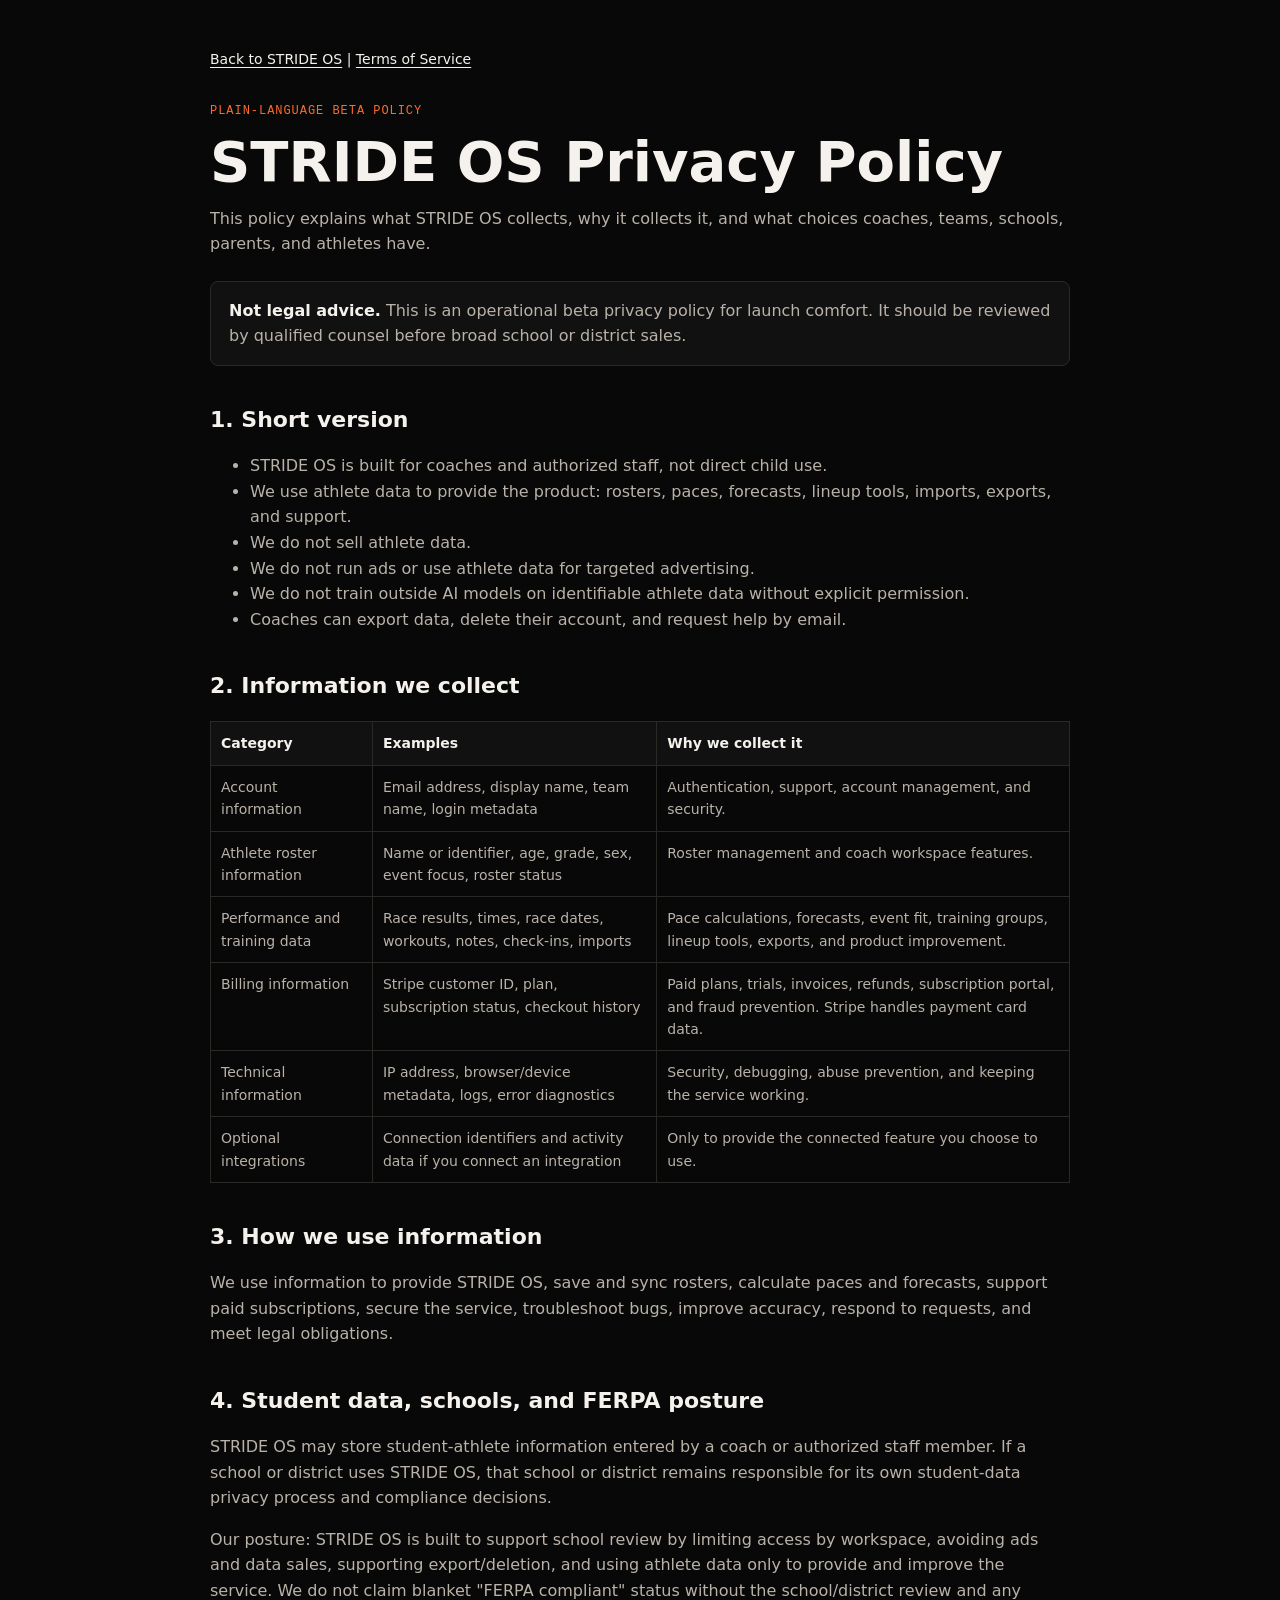
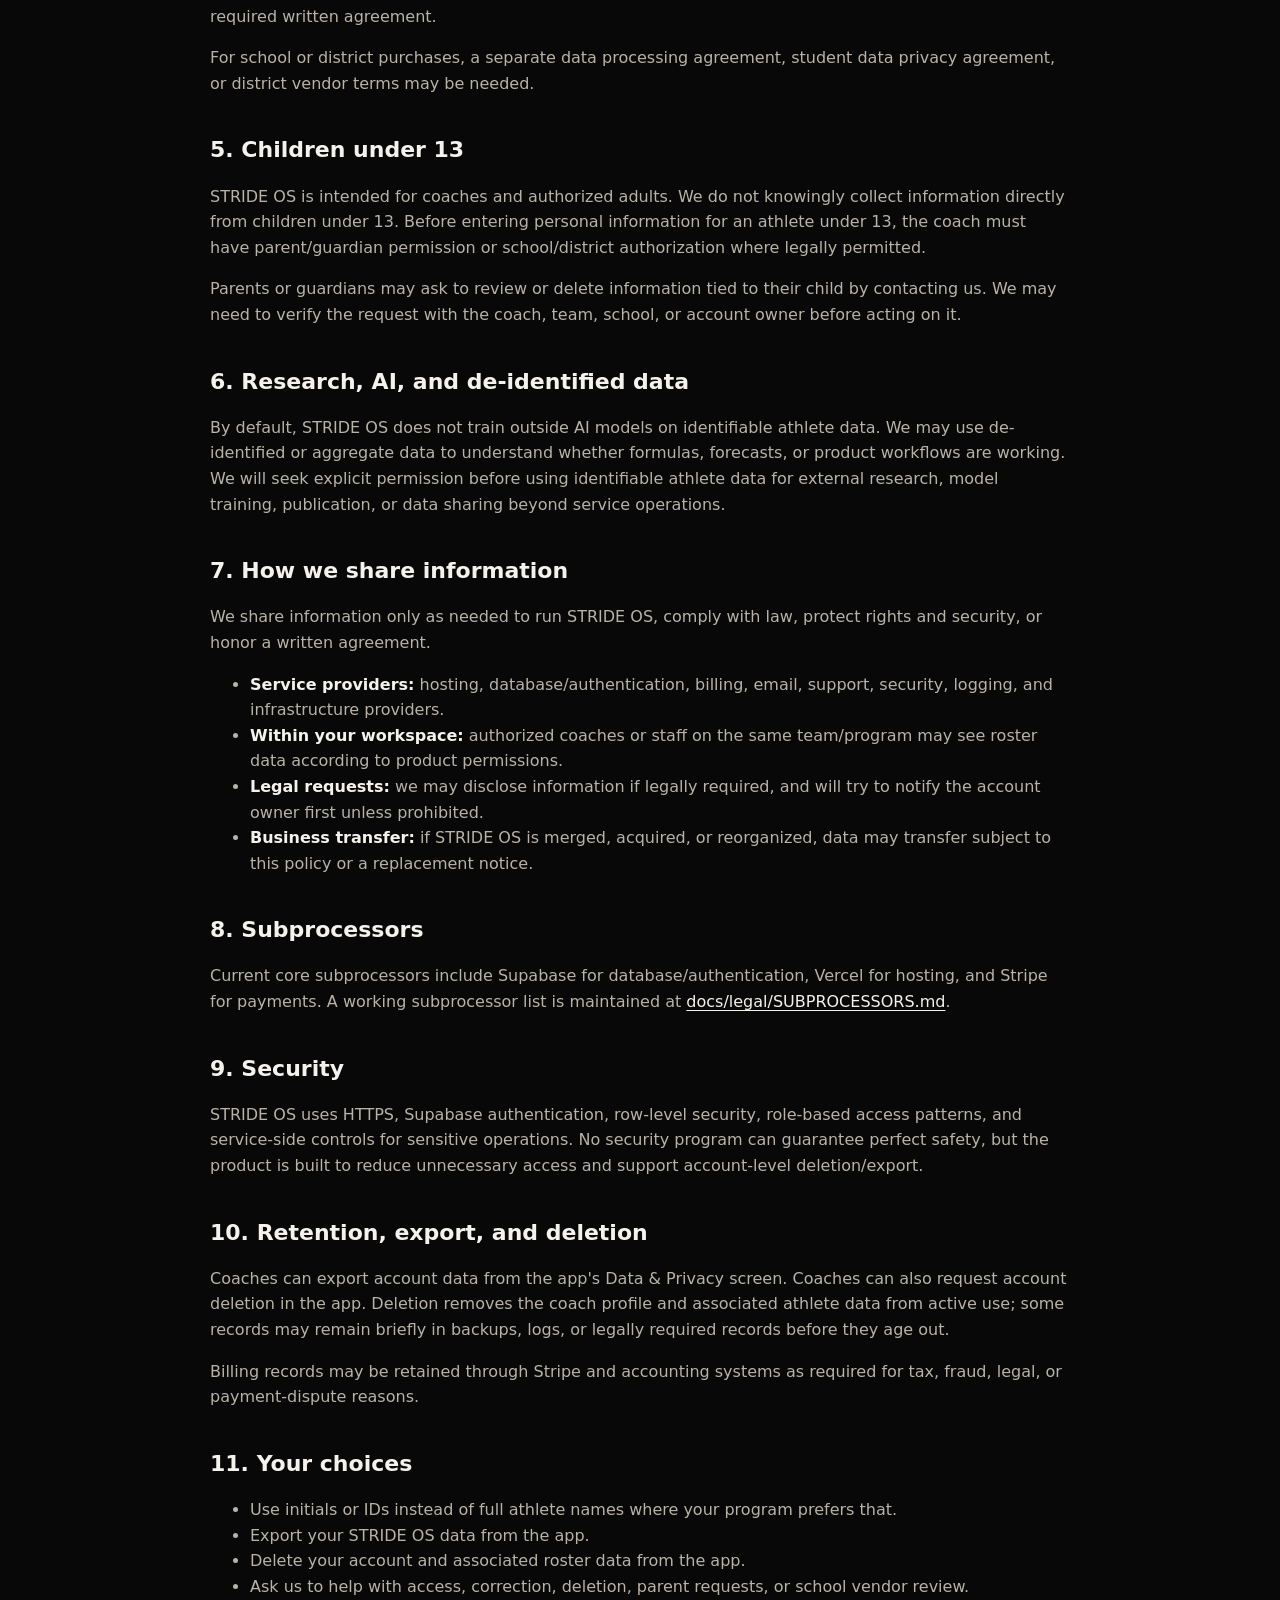
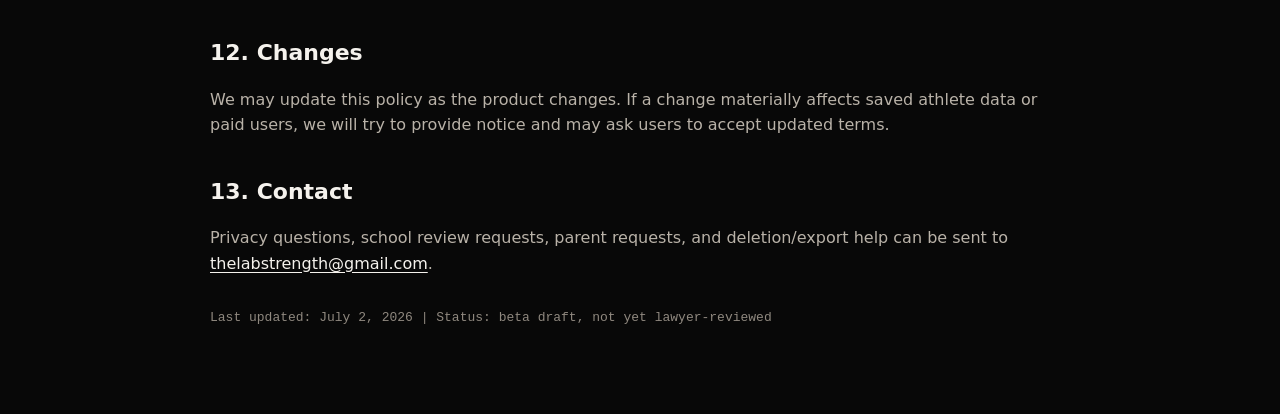
==== privacy.html @ 8f98426b "Add legal comfort packet" ====
<!doctype html>
<html lang="en">
<head>
  <meta charset="utf-8">
  <meta name="viewport" content="width=device-width, initial-scale=1">
  <title>STRIDE OS Privacy Policy</title>
  <meta name="description" content="Plain-language STRIDE OS Privacy Policy for coaches, teams, and schools.">
  <style>
    :root{color-scheme:dark;--bg:#080808;--panel:#111;--text:#f5f2ed;--muted:#b9b2a8;--line:#2b2926;--accent:#ff6a2a}
    *{box-sizing:border-box}
    body{margin:0;background:var(--bg);color:var(--text);font-family:Inter,system-ui,-apple-system,BlinkMacSystemFont,"Segoe UI",sans-serif;line-height:1.6}
    main{max-width:900px;margin:0 auto;padding:48px 20px 72px}
    nav{margin-bottom:32px;font-size:14px}
    a{color:var(--text);text-underline-offset:3px}
    h1{font-size:clamp(34px,6vw,56px);line-height:1;margin:0 0 10px}
    h2{font-size:22px;margin:36px 0 10px}
    h3{font-size:17px;margin:22px 0 6px}
    p,li{color:var(--muted)}
    strong{color:var(--text)}
    table{width:100%;border-collapse:collapse;margin:18px 0 8px;font-size:14px}
    th,td{border:1px solid var(--line);padding:10px;vertical-align:top;text-align:left;color:var(--muted)}
    th{color:var(--text);background:var(--panel)}
    .eyebrow{font-family:ui-monospace,SFMono-Regular,Menlo,monospace;color:var(--accent);text-transform:uppercase;letter-spacing:.08em;font-size:12px;margin:0 0 12px}
    .notice{border:1px solid var(--line);background:var(--panel);border-radius:8px;padding:16px 18px;margin:24px 0}
    .notice p{margin:0}
    .meta{font-family:ui-monospace,SFMono-Regular,Menlo,monospace;font-size:13px;color:#8f887f;margin-top:32px}
  </style>
</head>
<body>
<main>
  <nav><a href="/">Back to STRIDE OS</a> | <a href="/terms.html">Terms of Service</a></nav>
  <p class="eyebrow">Plain-language beta policy</p>
  <h1>STRIDE OS Privacy Policy</h1>
  <p>This policy explains what STRIDE OS collects, why it collects it, and what choices coaches, teams, schools, parents, and athletes have.</p>

  <div class="notice">
    <p><strong>Not legal advice.</strong> This is an operational beta privacy policy for launch comfort. It should be reviewed by qualified counsel before broad school or district sales.</p>
  </div>

  <h2>1. Short version</h2>
  <ul>
    <li>STRIDE OS is built for coaches and authorized staff, not direct child use.</li>
    <li>We use athlete data to provide the product: rosters, paces, forecasts, lineup tools, imports, exports, and support.</li>
    <li>We do not sell athlete data.</li>
    <li>We do not run ads or use athlete data for targeted advertising.</li>
    <li>We do not train outside AI models on identifiable athlete data without explicit permission.</li>
    <li>Coaches can export data, delete their account, and request help by email.</li>
  </ul>

  <h2>2. Information we collect</h2>
  <table>
    <thead><tr><th>Category</th><th>Examples</th><th>Why we collect it</th></tr></thead>
    <tbody>
      <tr><td>Account information</td><td>Email address, display name, team name, login metadata</td><td>Authentication, support, account management, and security.</td></tr>
      <tr><td>Athlete roster information</td><td>Name or identifier, age, grade, sex, event focus, roster status</td><td>Roster management and coach workspace features.</td></tr>
      <tr><td>Performance and training data</td><td>Race results, times, race dates, workouts, notes, check-ins, imports</td><td>Pace calculations, forecasts, event fit, training groups, lineup tools, exports, and product improvement.</td></tr>
      <tr><td>Billing information</td><td>Stripe customer ID, plan, subscription status, checkout history</td><td>Paid plans, trials, invoices, refunds, subscription portal, and fraud prevention. Stripe handles payment card data.</td></tr>
      <tr><td>Technical information</td><td>IP address, browser/device metadata, logs, error diagnostics</td><td>Security, debugging, abuse prevention, and keeping the service working.</td></tr>
      <tr><td>Optional integrations</td><td>Connection identifiers and activity data if you connect an integration</td><td>Only to provide the connected feature you choose to use.</td></tr>
    </tbody>
  </table>

  <h2>3. How we use information</h2>
  <p>We use information to provide STRIDE OS, save and sync rosters, calculate paces and forecasts, support paid subscriptions, secure the service, troubleshoot bugs, improve accuracy, respond to requests, and meet legal obligations.</p>

  <h2>4. Student data, schools, and FERPA posture</h2>
  <p>STRIDE OS may store student-athlete information entered by a coach or authorized staff member. If a school or district uses STRIDE OS, that school or district remains responsible for its own student-data privacy process and compliance decisions.</p>
  <p>Our posture: STRIDE OS is built to support school review by limiting access by workspace, avoiding ads and data sales, supporting export/deletion, and using athlete data only to provide and improve the service. We do not claim blanket "FERPA compliant" status without the school/district review and any required written agreement.</p>
  <p>For school or district purchases, a separate data processing agreement, student data privacy agreement, or district vendor terms may be needed.</p>

  <h2>5. Children under 13</h2>
  <p>STRIDE OS is intended for coaches and authorized adults. We do not knowingly collect information directly from children under 13. Before entering personal information for an athlete under 13, the coach must have parent/guardian permission or school/district authorization where legally permitted.</p>
  <p>Parents or guardians may ask to review or delete information tied to their child by contacting us. We may need to verify the request with the coach, team, school, or account owner before acting on it.</p>

  <h2>6. Research, AI, and de-identified data</h2>
  <p>By default, STRIDE OS does not train outside AI models on identifiable athlete data. We may use de-identified or aggregate data to understand whether formulas, forecasts, or product workflows are working. We will seek explicit permission before using identifiable athlete data for external research, model training, publication, or data sharing beyond service operations.</p>

  <h2>7. How we share information</h2>
  <p>We share information only as needed to run STRIDE OS, comply with law, protect rights and security, or honor a written agreement.</p>
  <ul>
    <li><strong>Service providers:</strong> hosting, database/authentication, billing, email, support, security, logging, and infrastructure providers.</li>
    <li><strong>Within your workspace:</strong> authorized coaches or staff on the same team/program may see roster data according to product permissions.</li>
    <li><strong>Legal requests:</strong> we may disclose information if legally required, and will try to notify the account owner first unless prohibited.</li>
    <li><strong>Business transfer:</strong> if STRIDE OS is merged, acquired, or reorganized, data may transfer subject to this policy or a replacement notice.</li>
  </ul>

  <h2>8. Subprocessors</h2>
  <p>Current core subprocessors include Supabase for database/authentication, Vercel for hosting, and Stripe for payments. A working subprocessor list is maintained at <a href="/docs/legal/SUBPROCESSORS.md">docs/legal/SUBPROCESSORS.md</a>.</p>

  <h2>9. Security</h2>
  <p>STRIDE OS uses HTTPS, Supabase authentication, row-level security, role-based access patterns, and service-side controls for sensitive operations. No security program can guarantee perfect safety, but the product is built to reduce unnecessary access and support account-level deletion/export.</p>

  <h2>10. Retention, export, and deletion</h2>
  <p>Coaches can export account data from the app's Data & Privacy screen. Coaches can also request account deletion in the app. Deletion removes the coach profile and associated athlete data from active use; some records may remain briefly in backups, logs, or legally required records before they age out.</p>
  <p>Billing records may be retained through Stripe and accounting systems as required for tax, fraud, legal, or payment-dispute reasons.</p>

  <h2>11. Your choices</h2>
  <ul>
    <li>Use initials or IDs instead of full athlete names where your program prefers that.</li>
    <li>Export your STRIDE OS data from the app.</li>
    <li>Delete your account and associated roster data from the app.</li>
    <li>Ask us to help with access, correction, deletion, parent requests, or school vendor review.</li>
  </ul>

  <h2>12. Changes</h2>
  <p>We may update this policy as the product changes. If a change materially affects saved athlete data or paid users, we will try to provide notice and may ask users to accept updated terms.</p>

  <h2>13. Contact</h2>
  <p>Privacy questions, school review requests, parent requests, and deletion/export help can be sent to <a href="mailto:thelabstrength@gmail.com">thelabstrength@gmail.com</a>.</p>

  <p class="meta">Last updated: July 2, 2026 | Status: beta draft, not yet lawyer-reviewed</p>
</main>
</body>
</html>
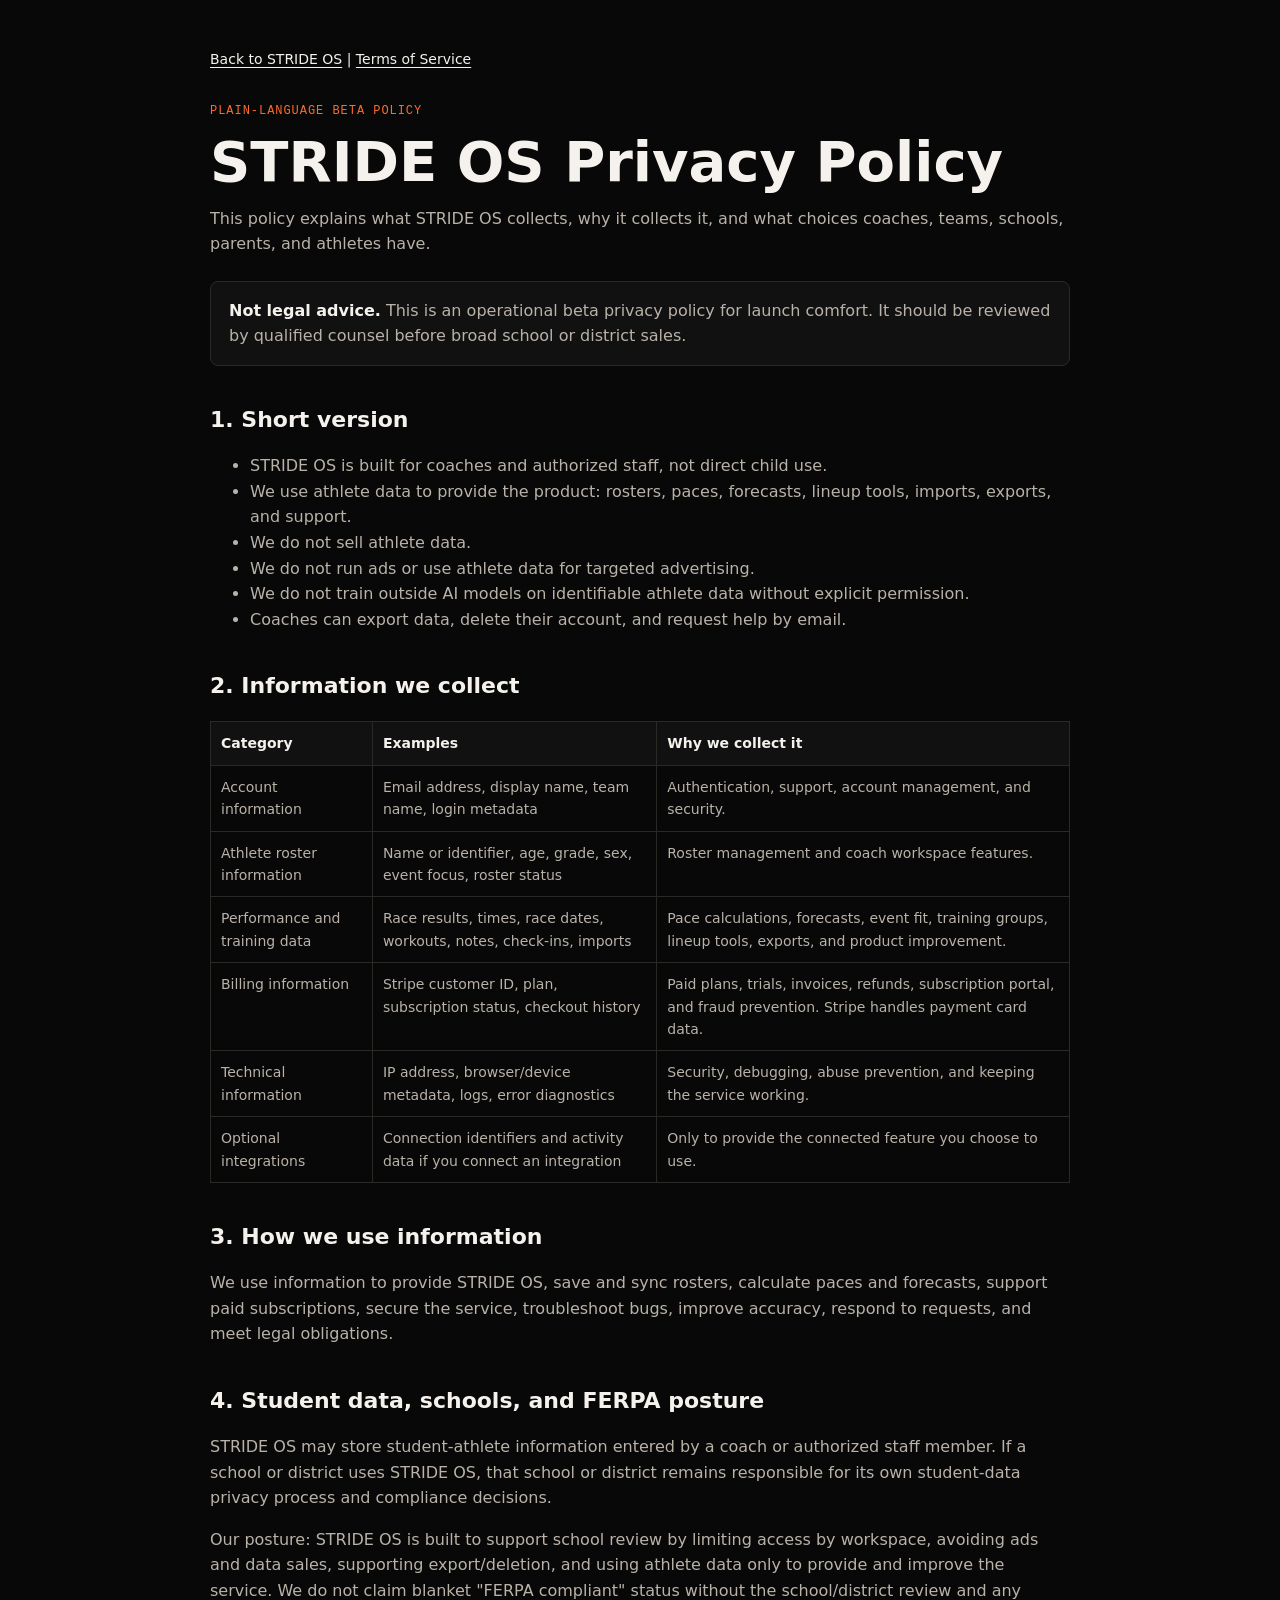
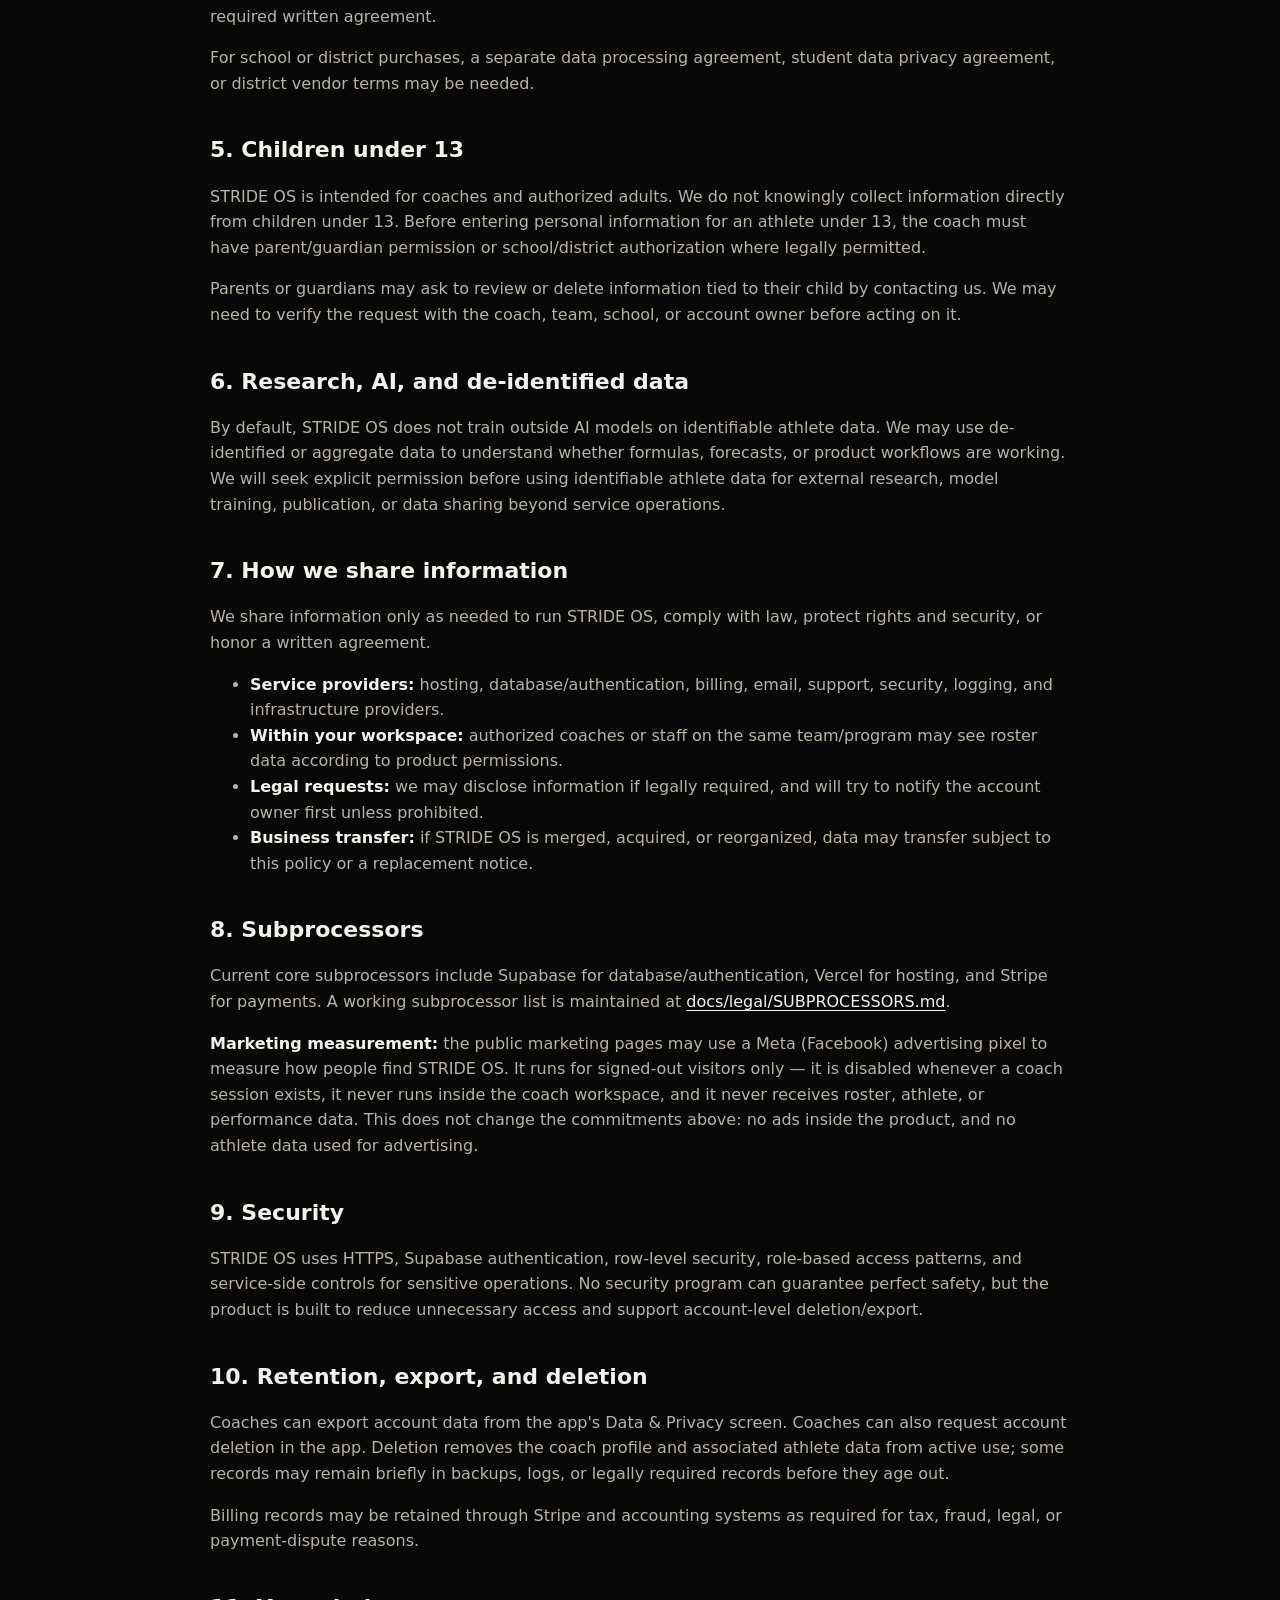
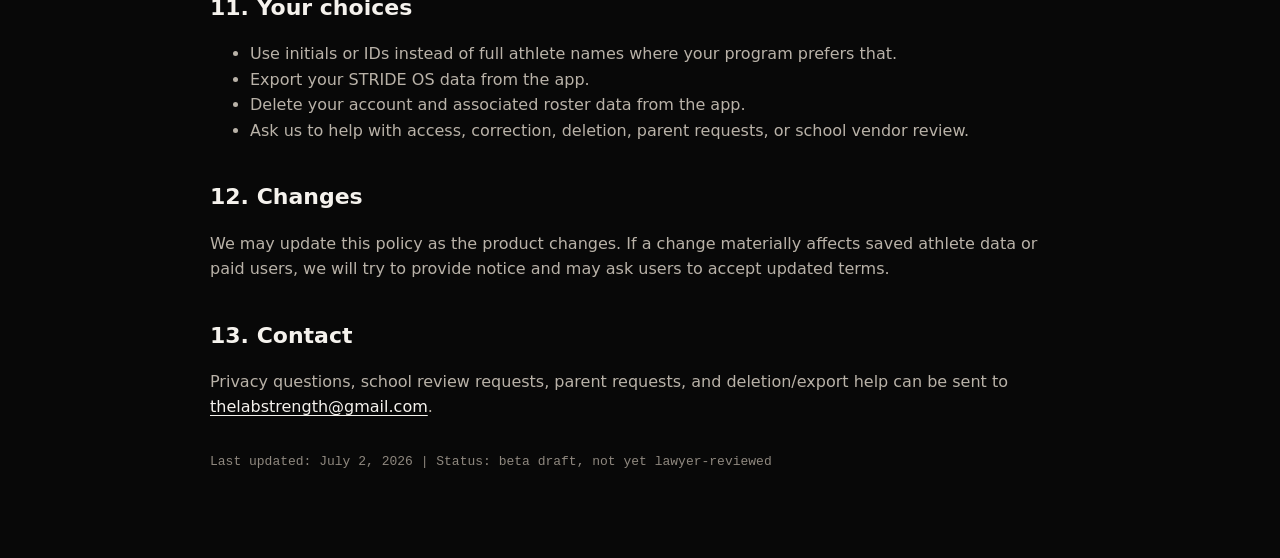
==== commit 8b31e42c: "Scope Meta pixel to signed-out visitors; disclose in privacy + subprocessors; track payment-link che" ====
--- a/privacy.html
+++ b/privacy.html
@@ -86,6 +86,7 @@
 
   <h2>8. Subprocessors</h2>
   <p>Current core subprocessors include Supabase for database/authentication, Vercel for hosting, and Stripe for payments. A working subprocessor list is maintained at <a href="/docs/legal/SUBPROCESSORS.md">docs/legal/SUBPROCESSORS.md</a>.</p>
+  <p><strong>Marketing measurement:</strong> the public marketing pages may use a Meta (Facebook) advertising pixel to measure how people find STRIDE OS. It runs for signed-out visitors only — it is disabled whenever a coach session exists, it never runs inside the coach workspace, and it never receives roster, athlete, or performance data. This does not change the commitments above: no ads inside the product, and no athlete data used for advertising.</p>
 
   <h2>9. Security</h2>
   <p>STRIDE OS uses HTTPS, Supabase authentication, row-level security, role-based access patterns, and service-side controls for sensitive operations. No security program can guarantee perfect safety, but the product is built to reduce unnecessary access and support account-level deletion/export.</p>
